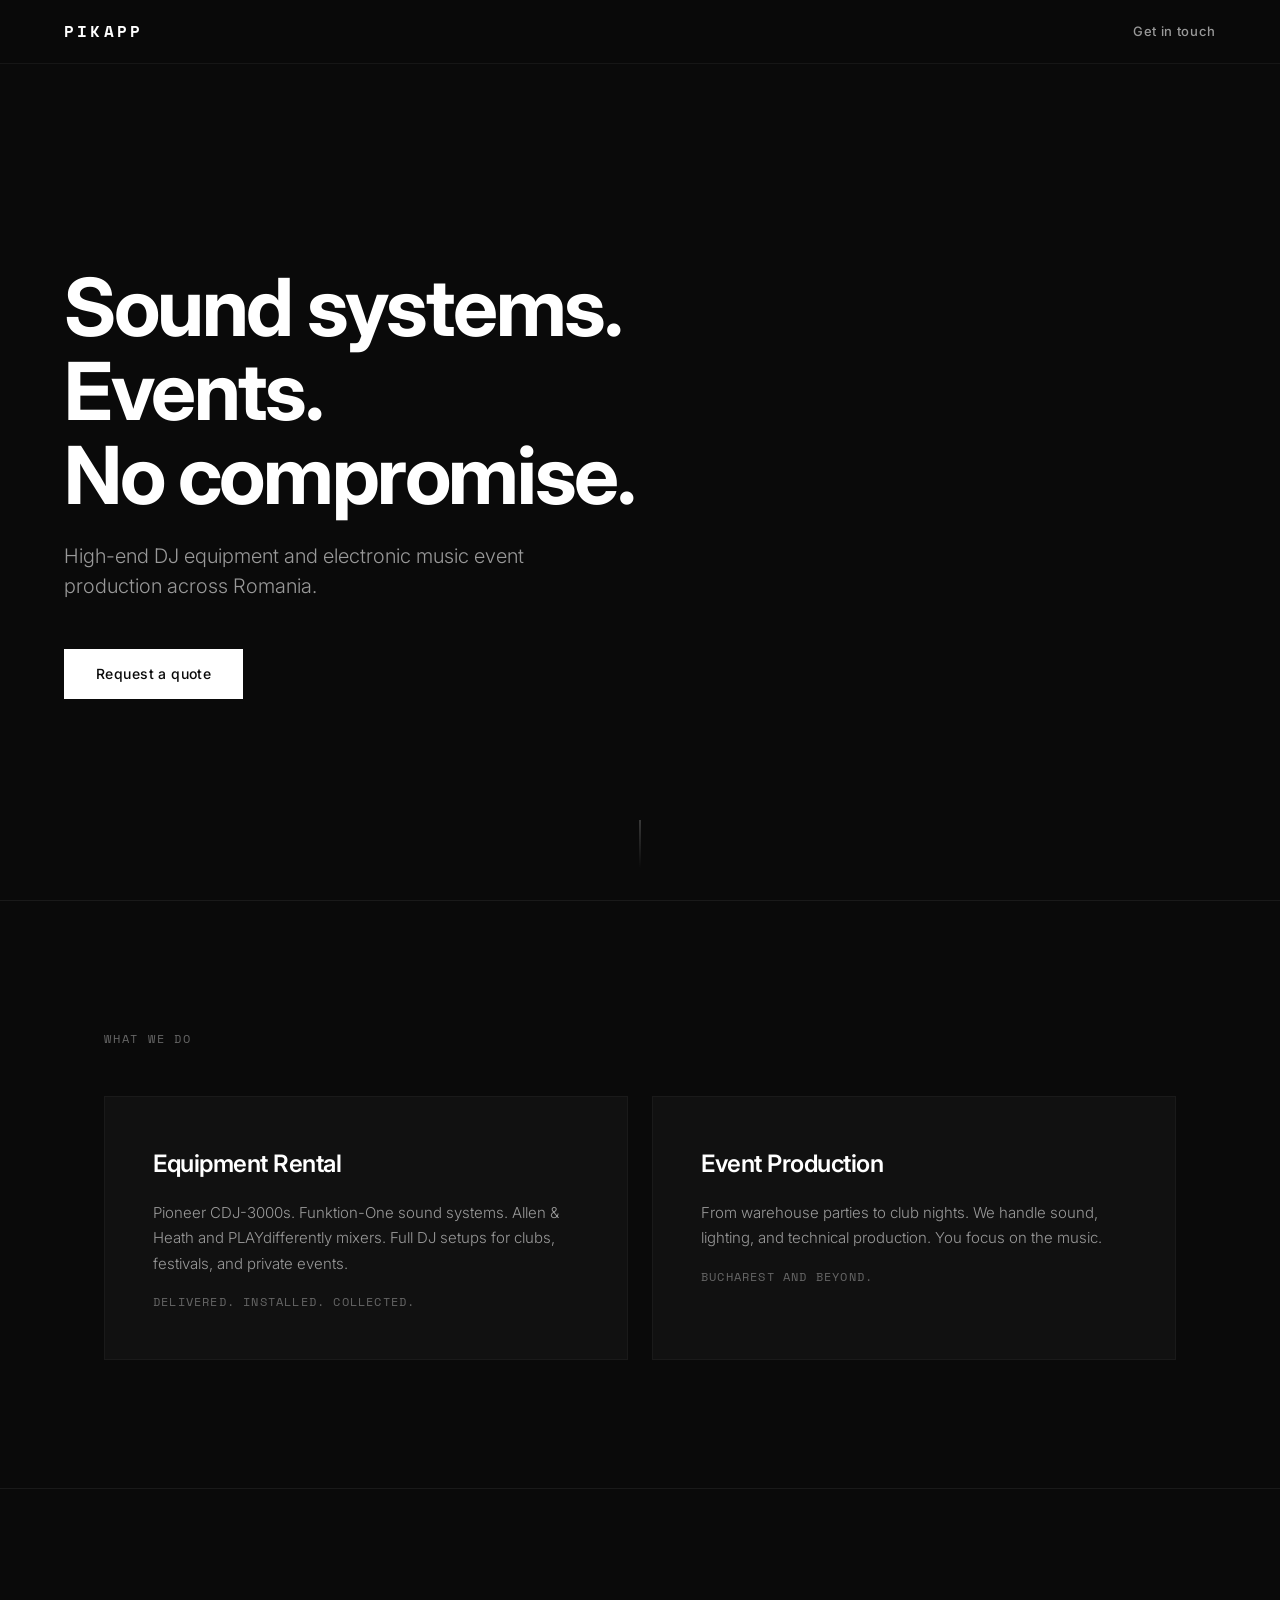
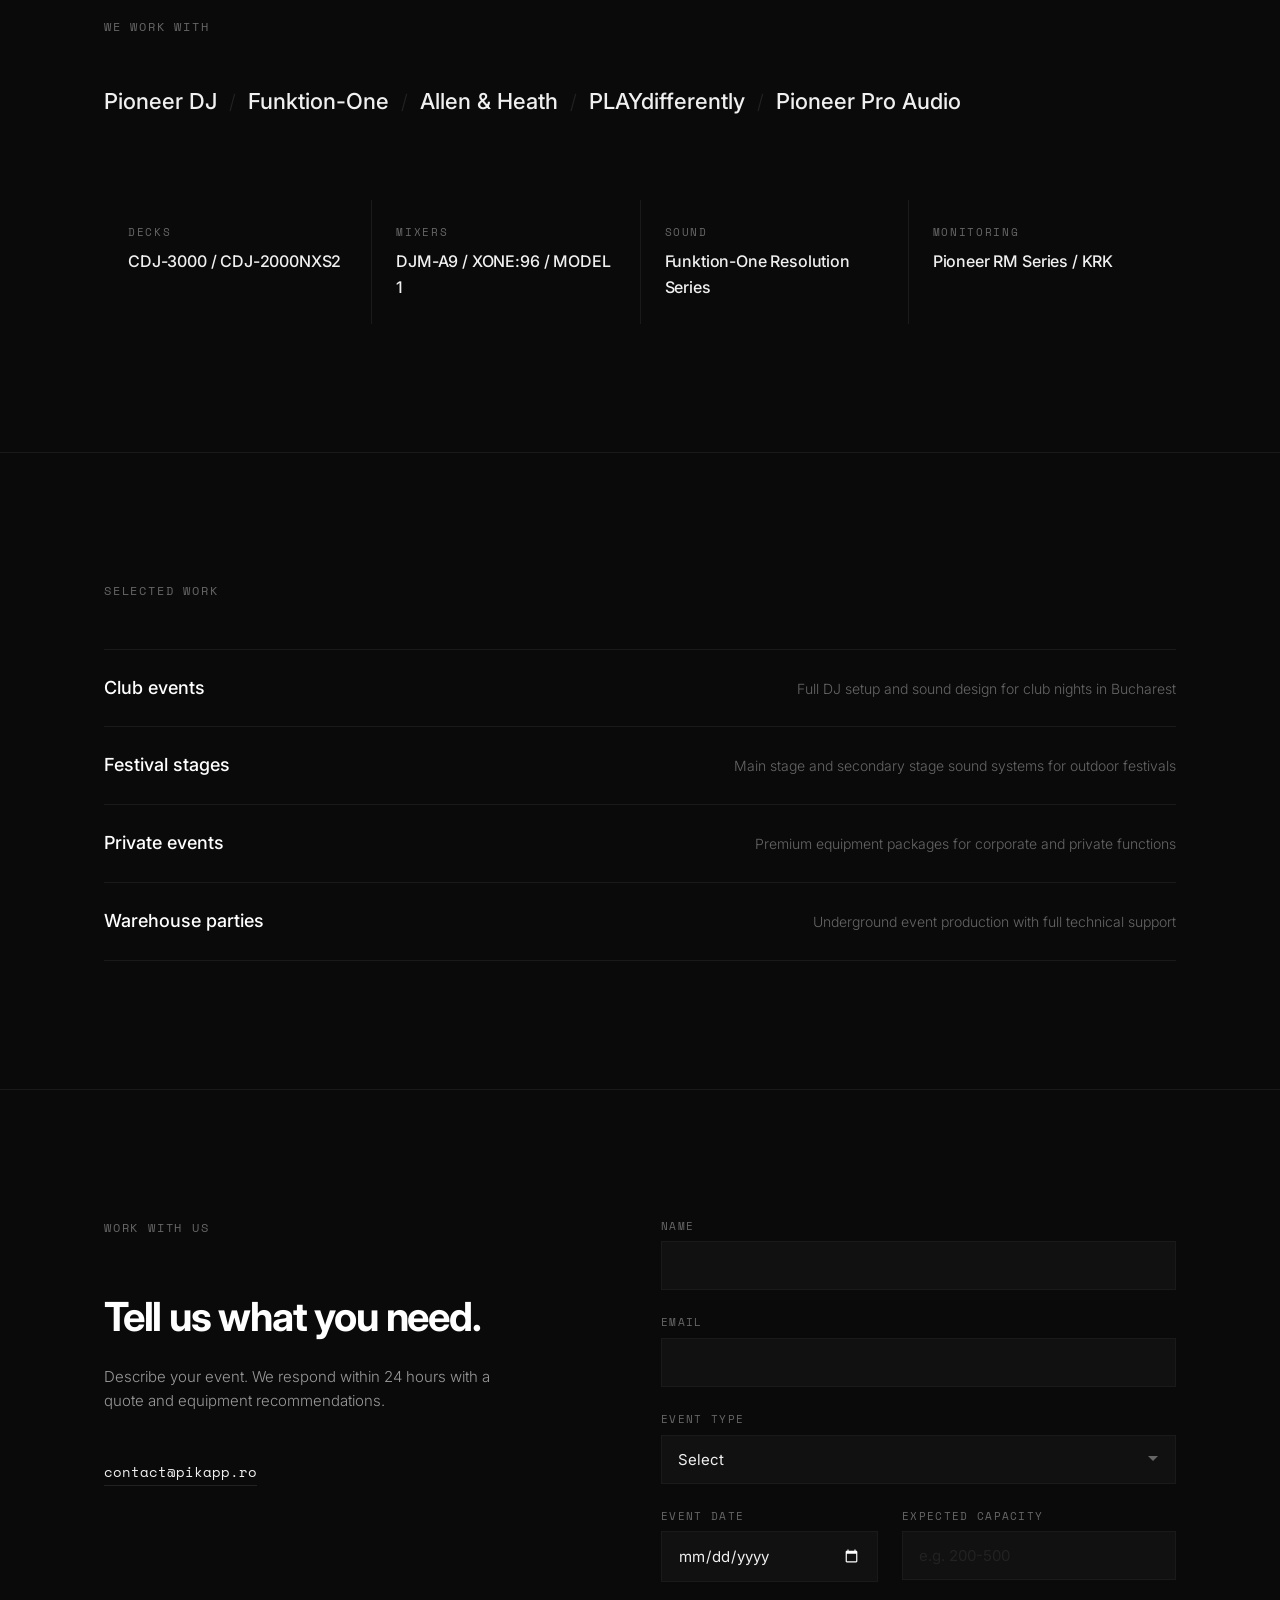
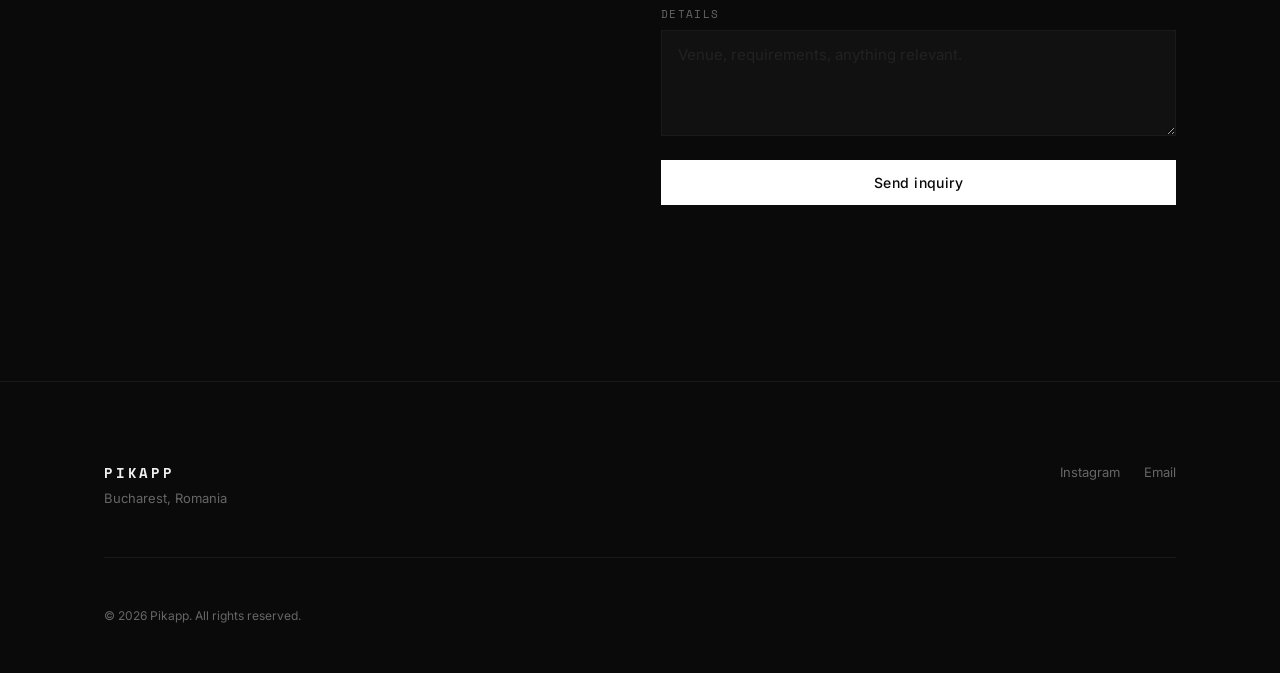
==== index.html @ 1f91cfbb "Build landing page: dark, minimal, conversion-focused Complete landing page for Pikapp — electronic " ====
<!DOCTYPE html>
<html lang="en">
<head>
  <meta charset="UTF-8">
  <meta name="viewport" content="width=device-width, initial-scale=1.0">
  <title>Pikapp — Sound Systems & Event Production</title>
  <meta name="description" content="High-end DJ equipment rental and electronic music event production in Romania. Pioneer, Funktion-One, Allen & Heath. Delivered, installed, collected.">
  <meta name="theme-color" content="#0a0a0a">
  <link rel="preconnect" href="https://fonts.googleapis.com">
  <link rel="preconnect" href="https://fonts.gstatic.com" crossorigin>
  <link href="https://fonts.googleapis.com/css2?family=Inter:wght@300;400;500;600;700&family=Space+Mono:wght@400;700&display=swap" rel="stylesheet">
  <link rel="stylesheet" href="styles.css">

  <!-- Open Graph -->
  <meta property="og:title" content="Pikapp — Sound Systems & Event Production">
  <meta property="og:description" content="High-end DJ equipment rental and electronic music event production in Romania.">
  <meta property="og:type" content="website">
  <meta property="og:url" content="https://pikapp.ro">
</head>
<body>

  <!-- Navigation -->
  <nav class="nav" id="nav">
    <a href="#" class="nav-logo">PIKAPP</a>
    <a href="#contact" class="nav-cta">Get in touch</a>
  </nav>

  <!-- Hero -->
  <section class="hero" id="hero">
    <div class="hero-content">
      <h1 class="hero-title">Sound systems.<br>Events.<br>No compromise.</h1>
      <p class="hero-sub">High-end DJ equipment and electronic music event production across Romania.</p>
      <a href="#contact" class="btn btn-primary">Request a quote</a>
    </div>
    <div class="hero-scroll">
      <span class="scroll-line"></span>
    </div>
  </section>

  <!-- Services -->
  <section class="services" id="services">
    <div class="container">
      <div class="section-label">What we do</div>
      <div class="services-grid">
        <div class="service-card">
          <h2 class="service-title">Equipment Rental</h2>
          <p class="service-desc">Pioneer CDJ-3000s. Funktion-One sound systems. Allen & Heath and PLAYdifferently mixers. Full DJ setups for clubs, festivals, and private events.</p>
          <p class="service-detail">Delivered. Installed. Collected.</p>
        </div>
        <div class="service-card">
          <h2 class="service-title">Event Production</h2>
          <p class="service-desc">From warehouse parties to club nights. We handle sound, lighting, and technical production. You focus on the music.</p>
          <p class="service-detail">Bucharest and beyond.</p>
        </div>
      </div>
    </div>
  </section>

  <!-- Gear -->
  <section class="gear" id="gear">
    <div class="container">
      <div class="section-label">We work with</div>
      <div class="gear-list">
        <span class="gear-item">Pioneer DJ</span>
        <span class="gear-separator">/</span>
        <span class="gear-item">Funktion-One</span>
        <span class="gear-separator">/</span>
        <span class="gear-item">Allen & Heath</span>
        <span class="gear-separator">/</span>
        <span class="gear-item">PLAYdifferently</span>
        <span class="gear-separator">/</span>
        <span class="gear-item">Pioneer Pro Audio</span>
      </div>

      <div class="gear-grid">
        <div class="gear-card">
          <div class="gear-card-label">Decks</div>
          <div class="gear-card-name">CDJ-3000 / CDJ-2000NXS2</div>
        </div>
        <div class="gear-card">
          <div class="gear-card-label">Mixers</div>
          <div class="gear-card-name">DJM-A9 / XONE:96 / MODEL 1</div>
        </div>
        <div class="gear-card">
          <div class="gear-card-label">Sound</div>
          <div class="gear-card-name">Funktion-One Resolution Series</div>
        </div>
        <div class="gear-card">
          <div class="gear-card-label">Monitoring</div>
          <div class="gear-card-name">Pioneer RM Series / KRK</div>
        </div>
      </div>
    </div>
  </section>

  <!-- Work -->
  <section class="work" id="work">
    <div class="container">
      <div class="section-label">Selected work</div>
      <div class="work-list">
        <div class="work-item">
          <span class="work-name">Club events</span>
          <span class="work-detail">Full DJ setup and sound design for club nights in Bucharest</span>
        </div>
        <div class="work-item">
          <span class="work-name">Festival stages</span>
          <span class="work-detail">Main stage and secondary stage sound systems for outdoor festivals</span>
        </div>
        <div class="work-item">
          <span class="work-name">Private events</span>
          <span class="work-detail">Premium equipment packages for corporate and private functions</span>
        </div>
        <div class="work-item">
          <span class="work-name">Warehouse parties</span>
          <span class="work-detail">Underground event production with full technical support</span>
        </div>
      </div>
    </div>
  </section>

  <!-- Contact -->
  <section class="contact" id="contact">
    <div class="container">
      <div class="contact-wrapper">
        <div class="contact-text">
          <div class="section-label">Work with us</div>
          <h2 class="contact-title">Tell us what you need.</h2>
          <p class="contact-desc">Describe your event. We respond within 24 hours with a quote and equipment recommendations.</p>
          <div class="contact-direct">
            <a href="mailto:contact@pikapp.ro" class="contact-link">contact@pikapp.ro</a>
          </div>
        </div>
        <form class="contact-form" id="contactForm" action="#" method="POST">
          <div class="form-group">
            <label for="name" class="form-label">Name</label>
            <input type="text" id="name" name="name" class="form-input" required autocomplete="name">
          </div>
          <div class="form-group">
            <label for="email" class="form-label">Email</label>
            <input type="email" id="email" name="email" class="form-input" required autocomplete="email">
          </div>
          <div class="form-group">
            <label for="type" class="form-label">Event type</label>
            <select id="type" name="type" class="form-input form-select" required>
              <option value="" disabled selected>Select</option>
              <option value="club">Club night</option>
              <option value="festival">Festival</option>
              <option value="warehouse">Warehouse / Underground</option>
              <option value="private">Private event</option>
              <option value="corporate">Corporate</option>
              <option value="rental">Equipment rental only</option>
              <option value="other">Other</option>
            </select>
          </div>
          <div class="form-row">
            <div class="form-group">
              <label for="date" class="form-label">Event date</label>
              <input type="date" id="date" name="date" class="form-input">
            </div>
            <div class="form-group">
              <label for="guests" class="form-label">Expected capacity</label>
              <input type="text" id="guests" name="guests" class="form-input" placeholder="e.g. 200-500">
            </div>
          </div>
          <div class="form-group">
            <label for="message" class="form-label">Details</label>
            <textarea id="message" name="message" class="form-input form-textarea" rows="4" placeholder="Venue, requirements, anything relevant."></textarea>
          </div>
          <button type="submit" class="btn btn-primary btn-full">Send inquiry</button>
        </form>
      </div>
    </div>
  </section>

  <!-- Footer -->
  <footer class="footer">
    <div class="container">
      <div class="footer-content">
        <div class="footer-left">
          <span class="footer-logo">PIKAPP</span>
          <span class="footer-location">Bucharest, Romania</span>
        </div>
        <div class="footer-right">
          <a href="https://instagram.com/pikapp.ro" target="_blank" rel="noopener" class="footer-link">Instagram</a>
          <a href="mailto:contact@pikapp.ro" class="footer-link">Email</a>
        </div>
      </div>
      <div class="footer-bottom">
        <span>&copy; 2026 Pikapp. All rights reserved.</span>
      </div>
    </div>
  </footer>

  <script src="main.js"></script>
</body>
</html>
---- styles.css ----
/* ============================================
   PIKAPP — Landing Page Styles
   Dark, minimal, premium. Mobile-first.
   ============================================ */

/* --- Reset & Base --- */
*, *::before, *::after {
  margin: 0;
  padding: 0;
  box-sizing: border-box;
}

:root {
  --black: #0a0a0a;
  --dark: #111111;
  --dark-2: #1a1a1a;
  --dark-3: #222222;
  --gray: #666666;
  --gray-light: #999999;
  --white: #f0f0f0;
  --white-pure: #ffffff;
  --accent: #e0e0e0;

  --font-body: 'Inter', -apple-system, BlinkMacSystemFont, sans-serif;
  --font-mono: 'Space Mono', 'SF Mono', 'Fira Code', monospace;

  --space-xs: 0.5rem;
  --space-sm: 1rem;
  --space-md: 1.5rem;
  --space-lg: 3rem;
  --space-xl: 5rem;
  --space-2xl: 8rem;

  --container-padding: 1.25rem;
  --nav-height: 64px;
}

html {
  font-size: 16px;
  scroll-behavior: smooth;
  -webkit-font-smoothing: antialiased;
  -moz-osx-font-smoothing: grayscale;
}

body {
  font-family: var(--font-body);
  background-color: var(--black);
  color: var(--white);
  line-height: 1.6;
  overflow-x: hidden;
}

a {
  color: inherit;
  text-decoration: none;
}

img {
  max-width: 100%;
  display: block;
}

::selection {
  background: var(--white);
  color: var(--black);
}

/* --- Container --- */
.container {
  width: 100%;
  max-width: 1200px;
  margin: 0 auto;
  padding: 0 var(--container-padding);
}

/* --- Section Label --- */
.section-label {
  font-family: var(--font-mono);
  font-size: 0.75rem;
  letter-spacing: 0.15em;
  text-transform: uppercase;
  color: var(--gray);
  margin-bottom: var(--space-lg);
}

/* ============================================
   Navigation
   ============================================ */
.nav {
  position: fixed;
  top: 0;
  left: 0;
  right: 0;
  z-index: 100;
  display: flex;
  align-items: center;
  justify-content: space-between;
  padding: 0 var(--container-padding);
  height: var(--nav-height);
  background-color: rgba(10, 10, 10, 0.85);
  backdrop-filter: blur(20px);
  -webkit-backdrop-filter: blur(20px);
  border-bottom: 1px solid rgba(255, 255, 255, 0.05);
  transition: background-color 0.3s ease;
}

.nav-logo {
  font-family: var(--font-mono);
  font-weight: 700;
  font-size: 1rem;
  letter-spacing: 0.2em;
  color: var(--white-pure);
}

.nav-cta {
  font-size: 0.8125rem;
  font-weight: 500;
  letter-spacing: 0.05em;
  color: var(--gray-light);
  transition: color 0.2s ease;
  padding: 0.5rem 0;
  border-bottom: 1px solid transparent;
}

.nav-cta:hover {
  color: var(--white-pure);
  border-bottom-color: var(--white-pure);
}

/* ============================================
   Hero
   ============================================ */
.hero {
  min-height: 100vh;
  min-height: 100dvh;
  display: flex;
  flex-direction: column;
  justify-content: center;
  align-items: flex-start;
  padding: calc(var(--nav-height) + var(--space-lg)) var(--container-padding) var(--space-lg);
  position: relative;
}

.hero-content {
  max-width: 720px;
}

.hero-title {
  font-size: clamp(2.25rem, 7vw, 5rem);
  font-weight: 700;
  line-height: 1.05;
  letter-spacing: -0.03em;
  color: var(--white-pure);
  margin-bottom: var(--space-md);
}

.hero-sub {
  font-size: clamp(1rem, 2.5vw, 1.25rem);
  font-weight: 300;
  color: var(--gray-light);
  line-height: 1.5;
  max-width: 520px;
  margin-bottom: var(--space-lg);
}

.hero-scroll {
  position: absolute;
  bottom: 2rem;
  left: 50%;
  transform: translateX(-50%);
}

.scroll-line {
  display: block;
  width: 1px;
  height: 48px;
  background: linear-gradient(to bottom, var(--gray), transparent);
  animation: scrollPulse 2s ease-in-out infinite;
}

@keyframes scrollPulse {
  0%, 100% { opacity: 0.3; }
  50% { opacity: 1; }
}

/* ============================================
   Buttons
   ============================================ */
.btn {
  display: inline-flex;
  align-items: center;
  justify-content: center;
  font-family: var(--font-body);
  font-size: 0.875rem;
  font-weight: 500;
  letter-spacing: 0.03em;
  padding: 0.875rem 2rem;
  border: none;
  border-radius: 0;
  cursor: pointer;
  transition: all 0.2s ease;
  text-decoration: none;
}

.btn-primary {
  background-color: var(--white-pure);
  color: var(--black);
}

.btn-primary:hover {
  background-color: var(--accent);
  transform: translateY(-1px);
}

.btn-primary:active {
  transform: translateY(0);
}

.btn-full {
  width: 100%;
}

/* ============================================
   Services
   ============================================ */
.services {
  padding: var(--space-2xl) 0;
  border-top: 1px solid var(--dark-2);
}

.services-grid {
  display: grid;
  grid-template-columns: 1fr;
  gap: var(--space-md);
}

.service-card {
  padding: var(--space-lg);
  background-color: var(--dark);
  border: 1px solid var(--dark-2);
  transition: border-color 0.3s ease;
}

.service-card:hover {
  border-color: var(--dark-3);
}

.service-title {
  font-size: 1.5rem;
  font-weight: 600;
  letter-spacing: -0.02em;
  margin-bottom: var(--space-sm);
  color: var(--white-pure);
}

.service-desc {
  font-size: 0.9375rem;
  font-weight: 300;
  color: var(--gray-light);
  line-height: 1.7;
  margin-bottom: var(--space-sm);
}

.service-detail {
  font-family: var(--font-mono);
  font-size: 0.75rem;
  letter-spacing: 0.1em;
  color: var(--gray);
  text-transform: uppercase;
}

/* ============================================
   Gear
   ============================================ */
.gear {
  padding: var(--space-2xl) 0;
  border-top: 1px solid var(--dark-2);
}

.gear-list {
  display: flex;
  flex-wrap: wrap;
  align-items: center;
  gap: 0.75rem;
  margin-bottom: var(--space-xl);
}

.gear-item {
  font-size: clamp(1rem, 2.5vw, 1.375rem);
  font-weight: 500;
  color: var(--white);
  white-space: nowrap;
}

.gear-separator {
  color: var(--dark-3);
  font-weight: 300;
  font-size: 1.25rem;
}

.gear-grid {
  display: grid;
  grid-template-columns: 1fr;
  gap: 1px;
  background-color: var(--dark-2);
}

.gear-card {
  background-color: var(--black);
  padding: var(--space-md);
}

.gear-card-label {
  font-family: var(--font-mono);
  font-size: 0.6875rem;
  letter-spacing: 0.15em;
  text-transform: uppercase;
  color: var(--gray);
  margin-bottom: var(--space-xs);
}

.gear-card-name {
  font-size: 1rem;
  font-weight: 500;
  color: var(--white);
  letter-spacing: -0.01em;
}

/* ============================================
   Work
   ============================================ */
.work {
  padding: var(--space-2xl) 0;
  border-top: 1px solid var(--dark-2);
}

.work-list {
  display: flex;
  flex-direction: column;
}

.work-item {
  display: flex;
  flex-direction: column;
  gap: 0.375rem;
  padding: var(--space-md) 0;
  border-bottom: 1px solid var(--dark-2);
  transition: border-color 0.2s ease;
}

.work-item:first-child {
  border-top: 1px solid var(--dark-2);
}

.work-item:hover {
  border-color: var(--dark-3);
}

.work-name {
  font-size: 1.125rem;
  font-weight: 500;
  color: var(--white-pure);
}

.work-detail {
  font-size: 0.875rem;
  font-weight: 300;
  color: var(--gray);
  line-height: 1.5;
}

/* ============================================
   Contact
   ============================================ */
.contact {
  padding: var(--space-2xl) 0;
  border-top: 1px solid var(--dark-2);
}

.contact-wrapper {
  display: grid;
  grid-template-columns: 1fr;
  gap: var(--space-xl);
}

.contact-title {
  font-size: clamp(1.75rem, 4vw, 2.5rem);
  font-weight: 700;
  letter-spacing: -0.03em;
  color: var(--white-pure);
  margin-bottom: var(--space-sm);
}

.contact-desc {
  font-size: 0.9375rem;
  font-weight: 300;
  color: var(--gray-light);
  line-height: 1.6;
  margin-bottom: var(--space-lg);
}

.contact-direct {
  display: flex;
  flex-direction: column;
  gap: var(--space-xs);
}

.contact-link {
  font-family: var(--font-mono);
  font-size: 0.875rem;
  color: var(--white);
  border-bottom: 1px solid var(--dark-3);
  display: inline-block;
  padding-bottom: 2px;
  transition: border-color 0.2s ease;
  width: fit-content;
}

.contact-link:hover {
  border-color: var(--white);
}

/* --- Form --- */
.contact-form {
  display: flex;
  flex-direction: column;
  gap: var(--space-md);
}

.form-group {
  display: flex;
  flex-direction: column;
  gap: 0.375rem;
}

.form-row {
  display: grid;
  grid-template-columns: 1fr;
  gap: var(--space-md);
}

.form-label {
  font-family: var(--font-mono);
  font-size: 0.6875rem;
  letter-spacing: 0.12em;
  text-transform: uppercase;
  color: var(--gray);
}

.form-input {
  font-family: var(--font-body);
  font-size: 0.9375rem;
  font-weight: 400;
  color: var(--white);
  background-color: var(--dark);
  border: 1px solid var(--dark-2);
  padding: 0.875rem 1rem;
  border-radius: 0;
  outline: none;
  transition: border-color 0.2s ease;
  -webkit-appearance: none;
  appearance: none;
}

.form-input:focus {
  border-color: var(--gray);
}

.form-input::placeholder {
  color: var(--dark-3);
}

.form-select {
  cursor: pointer;
  background-image: url("data:image/svg+xml,%3Csvg xmlns='http://www.w3.org/2000/svg' width='12' height='12' viewBox='0 0 12 12'%3E%3Cpath fill='%23666' d='M6 8L1 3h10z'/%3E%3C/svg%3E");
  background-repeat: no-repeat;
  background-position: right 1rem center;
  padding-right: 2.5rem;
}

.form-select option {
  background-color: var(--dark);
  color: var(--white);
}

.form-textarea {
  resize: vertical;
  min-height: 100px;
}

/* Date input styling */
input[type="date"] {
  color-scheme: dark;
}

/* ============================================
   Footer
   ============================================ */
.footer {
  padding: var(--space-xl) 0 var(--space-lg);
  border-top: 1px solid var(--dark-2);
  margin-top: var(--space-lg);
}

.footer-content {
  display: flex;
  flex-direction: column;
  gap: var(--space-md);
  margin-bottom: var(--space-lg);
}

.footer-left {
  display: flex;
  flex-direction: column;
  gap: 0.25rem;
}

.footer-logo {
  font-family: var(--font-mono);
  font-weight: 700;
  font-size: 0.875rem;
  letter-spacing: 0.2em;
  color: var(--white);
}

.footer-location {
  font-size: 0.8125rem;
  color: var(--gray);
}

.footer-right {
  display: flex;
  gap: var(--space-md);
}

.footer-link {
  font-size: 0.8125rem;
  color: var(--gray);
  transition: color 0.2s ease;
  border-bottom: 1px solid transparent;
  padding-bottom: 1px;
}

.footer-link:hover {
  color: var(--white);
  border-bottom-color: var(--white);
}

.footer-bottom {
  padding-top: var(--space-lg);
  border-top: 1px solid var(--dark-2);
  font-size: 0.75rem;
  color: var(--gray);
}

/* ============================================
   RESPONSIVE — Tablet (640px+)
   ============================================ */
@media (min-width: 640px) {
  :root {
    --container-padding: 2rem;
  }

  .services-grid {
    grid-template-columns: 1fr 1fr;
  }

  .gear-grid {
    grid-template-columns: 1fr 1fr;
  }

  .form-row {
    grid-template-columns: 1fr 1fr;
  }

  .work-item {
    flex-direction: row;
    align-items: baseline;
    justify-content: space-between;
    gap: var(--space-lg);
  }

  .work-name {
    flex-shrink: 0;
    min-width: 180px;
  }

  .footer-content {
    flex-direction: row;
    justify-content: space-between;
    align-items: flex-start;
  }
}

/* ============================================
   RESPONSIVE — Desktop (960px+)
   ============================================ */
@media (min-width: 960px) {
  :root {
    --container-padding: 3rem;
  }

  .nav {
    padding: 0 3rem;
  }

  .hero {
    padding-left: 3rem;
    padding-right: 3rem;
  }

  .contact-wrapper {
    grid-template-columns: 1fr 1.2fr;
    gap: var(--space-2xl);
    align-items: start;
  }

  .gear-grid {
    grid-template-columns: repeat(4, 1fr);
  }
}

/* ============================================
   RESPONSIVE — Large (1200px+)
   ============================================ */
@media (min-width: 1200px) {
  :root {
    --container-padding: 4rem;
  }

  .nav {
    padding: 0 4rem;
  }

  .hero {
    padding-left: 4rem;
    padding-right: 4rem;
  }
}

/* ============================================
   Animations — Fade in on scroll
   ============================================ */
.fade-in {
  opacity: 0;
  transform: translateY(20px);
  transition: opacity 0.6s ease, transform 0.6s ease;
}

.fade-in.visible {
  opacity: 1;
  transform: translateY(0);
}

/* Stagger children */
.stagger > .fade-in:nth-child(1) { transition-delay: 0s; }
.stagger > .fade-in:nth-child(2) { transition-delay: 0.1s; }
.stagger > .fade-in:nth-child(3) { transition-delay: 0.2s; }
.stagger > .fade-in:nth-child(4) { transition-delay: 0.3s; }

/* ============================================
   Form feedback
   ============================================ */
.form-success {
  font-family: var(--font-mono);
  font-size: 0.875rem;
  color: var(--white);
  text-align: center;
  padding: var(--space-lg);
  border: 1px solid var(--dark-3);
}

/* ============================================
   Focus styles for accessibility
   ============================================ */
.btn:focus-visible,
.form-input:focus-visible,
.nav-cta:focus-visible,
.contact-link:focus-visible,
.footer-link:focus-visible {
  outline: 2px solid var(--white);
  outline-offset: 2px;
}

/* Reduced motion */
@media (prefers-reduced-motion: reduce) {
  html {
    scroll-behavior: auto;
  }

  .fade-in {
    opacity: 1;
    transform: none;
    transition: none;
  }

  .scroll-line {
    animation: none;
    opacity: 0.5;
  }
}
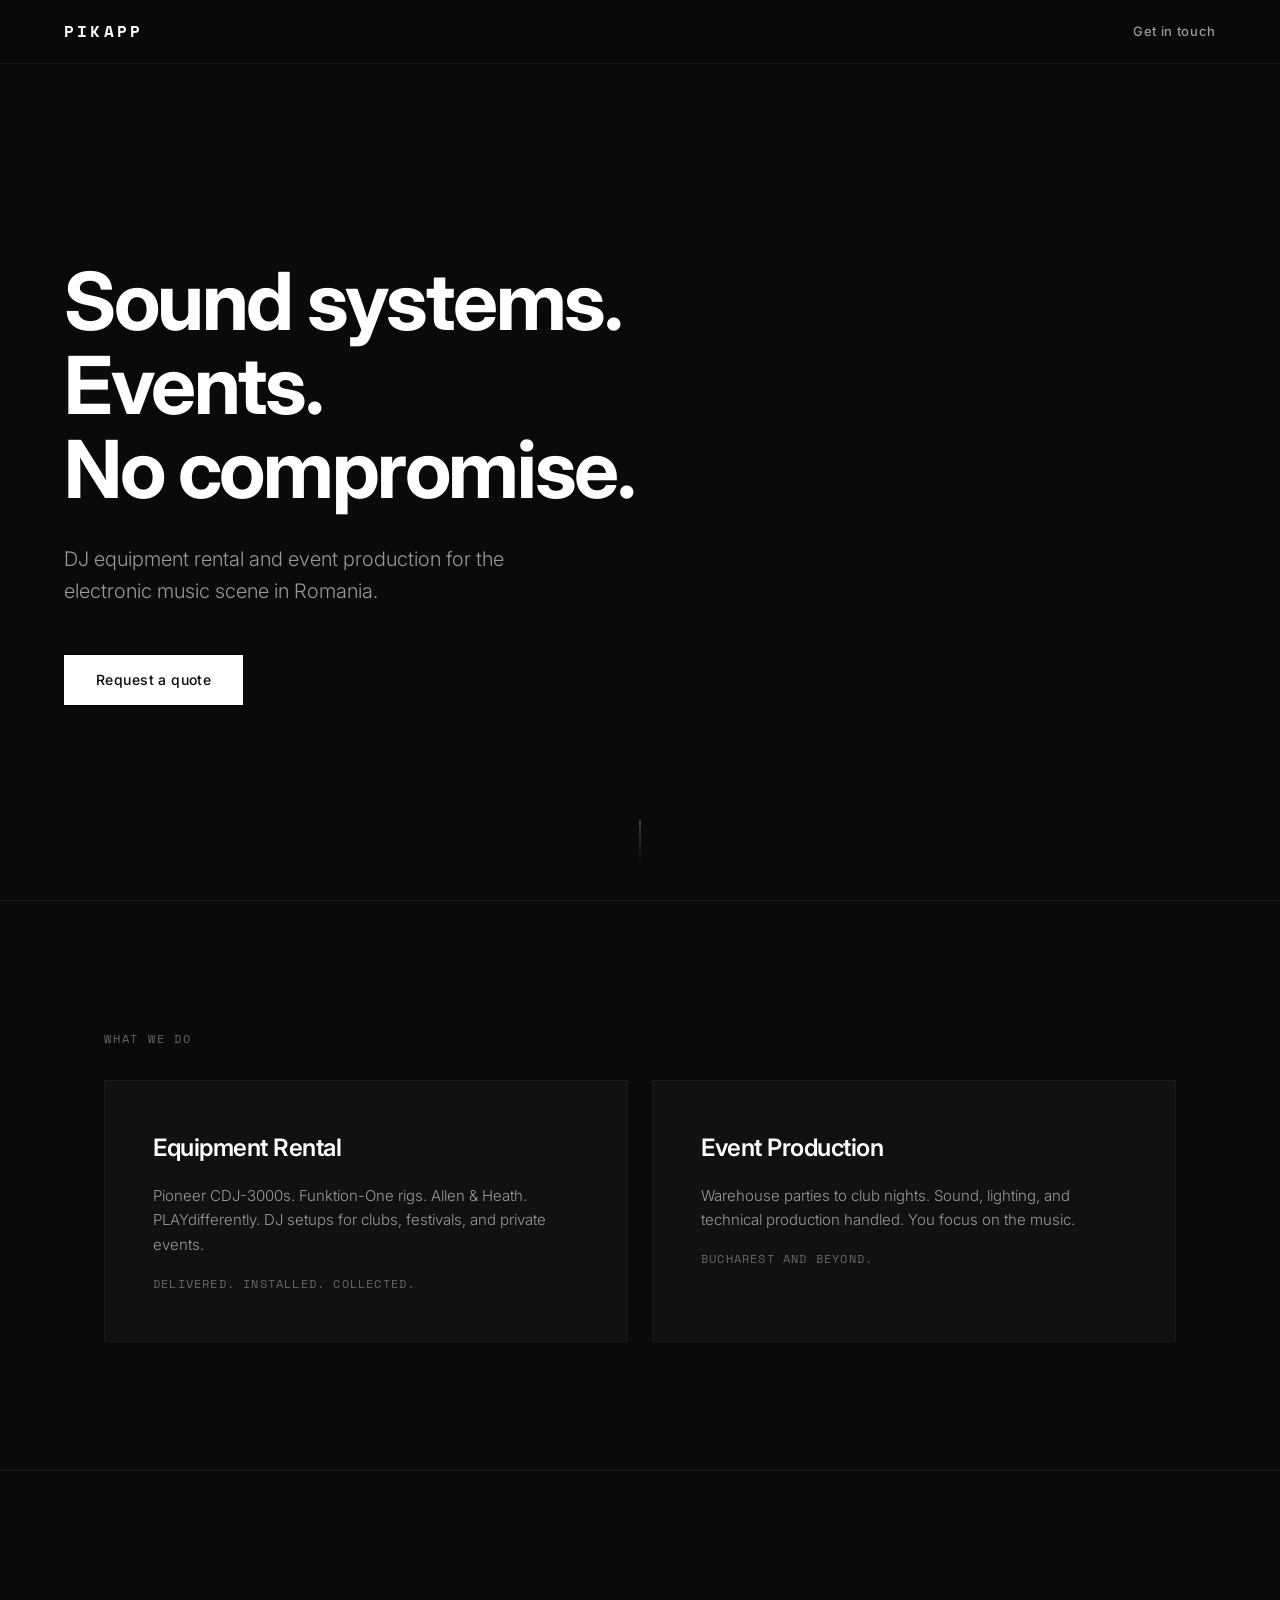
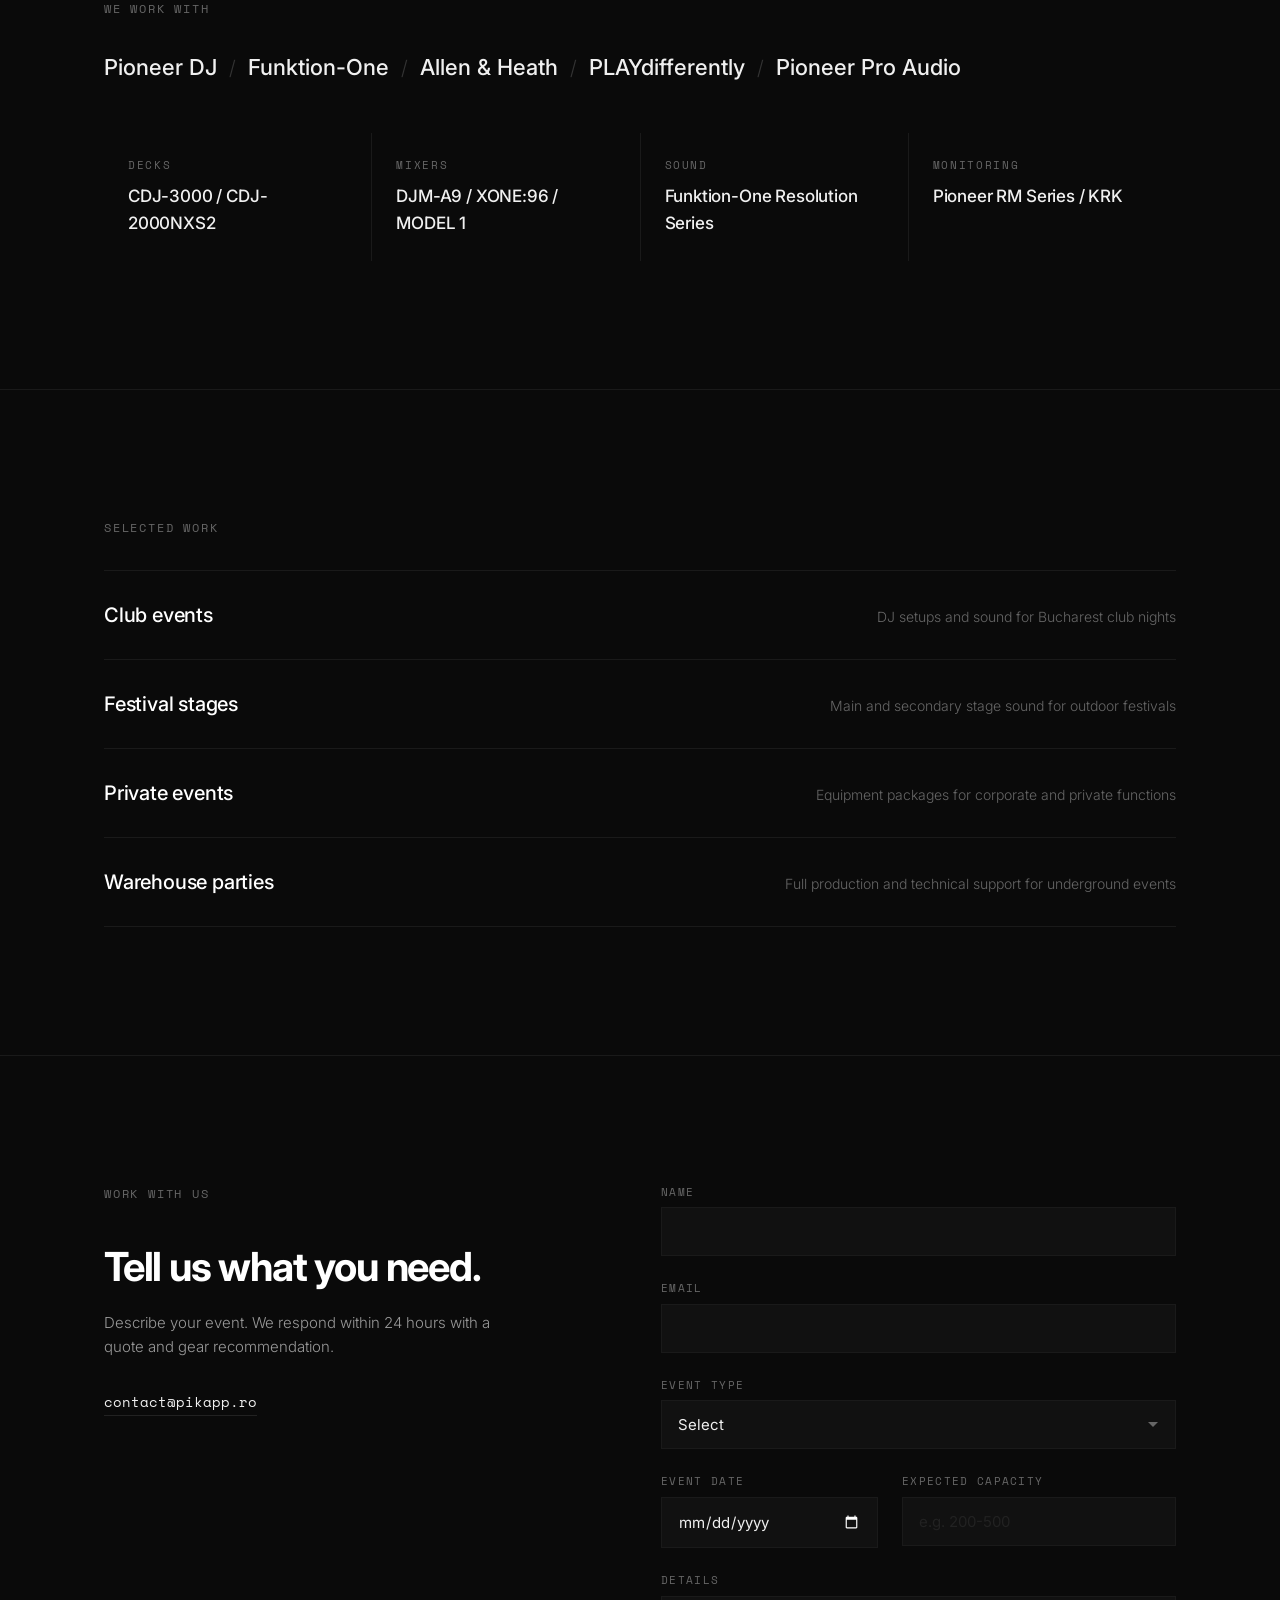
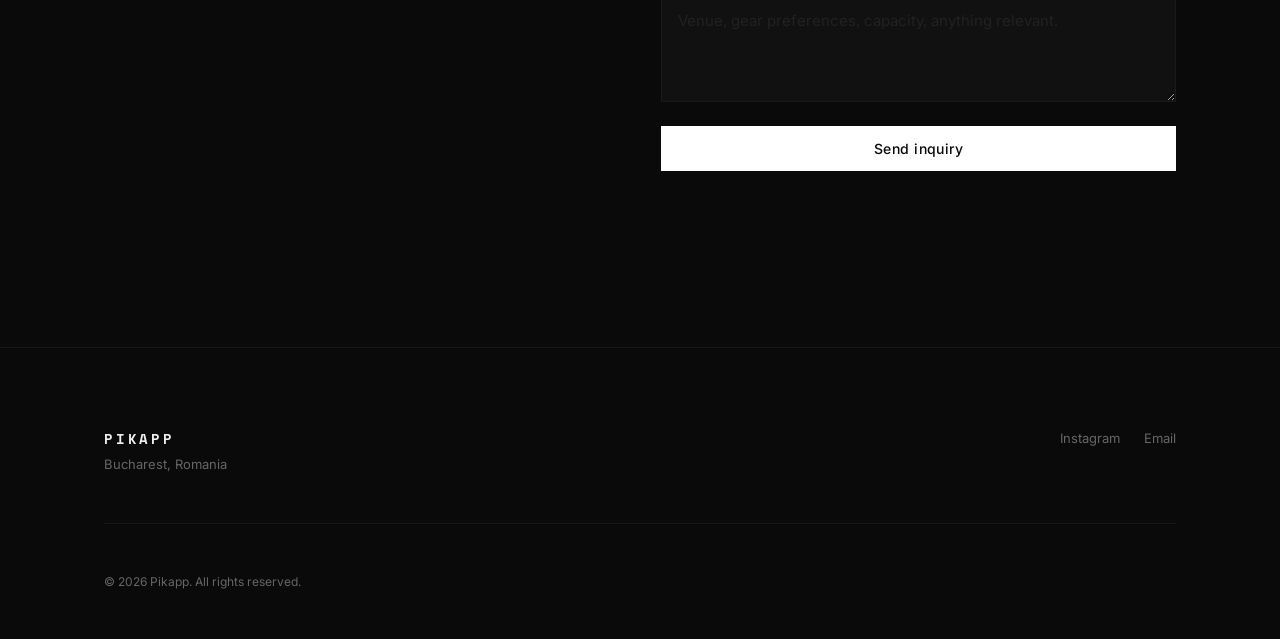
==== commit 27b0253f: "Refine typography, spacing, hierarchy, and copy Typography: - Hero title margin-bottom 1.5rem -> 2re" ====
--- a/index.html
+++ b/index.html
@@ -4,7 +4,7 @@
   <meta charset="UTF-8">
   <meta name="viewport" content="width=device-width, initial-scale=1.0">
   <title>Pikapp — Sound Systems & Event Production</title>
-  <meta name="description" content="High-end DJ equipment rental and electronic music event production in Romania. Pioneer, Funktion-One, Allen & Heath. Delivered, installed, collected.">
+  <meta name="description" content="DJ equipment rental and event production for the electronic music scene in Romania. Pioneer, Funktion-One, Allen & Heath. Delivered, installed, collected.">
   <meta name="theme-color" content="#0a0a0a">
   <link rel="preconnect" href="https://fonts.googleapis.com">
   <link rel="preconnect" href="https://fonts.gstatic.com" crossorigin>
@@ -13,7 +13,7 @@
 
   <!-- Open Graph -->
   <meta property="og:title" content="Pikapp — Sound Systems & Event Production">
-  <meta property="og:description" content="High-end DJ equipment rental and electronic music event production in Romania.">
+  <meta property="og:description" content="DJ equipment rental and event production for the electronic music scene in Romania.">
   <meta property="og:type" content="website">
   <meta property="og:url" content="https://pikapp.ro">
 </head>
@@ -29,7 +29,7 @@
   <section class="hero" id="hero">
     <div class="hero-content">
       <h1 class="hero-title">Sound systems.<br>Events.<br>No compromise.</h1>
-      <p class="hero-sub">High-end DJ equipment and electronic music event production across Romania.</p>
+      <p class="hero-sub">DJ equipment rental and event production for the electronic music scene in Romania.</p>
       <a href="#contact" class="btn btn-primary">Request a quote</a>
     </div>
     <div class="hero-scroll">
@@ -44,12 +44,12 @@
       <div class="services-grid">
         <div class="service-card">
           <h2 class="service-title">Equipment Rental</h2>
-          <p class="service-desc">Pioneer CDJ-3000s. Funktion-One sound systems. Allen & Heath and PLAYdifferently mixers. Full DJ setups for clubs, festivals, and private events.</p>
+          <p class="service-desc">Pioneer CDJ-3000s. Funktion-One rigs. Allen & Heath. PLAYdifferently. DJ setups for clubs, festivals, and private events.</p>
           <p class="service-detail">Delivered. Installed. Collected.</p>
         </div>
         <div class="service-card">
           <h2 class="service-title">Event Production</h2>
-          <p class="service-desc">From warehouse parties to club nights. We handle sound, lighting, and technical production. You focus on the music.</p>
+          <p class="service-desc">Warehouse parties to club nights. Sound, lighting, and technical production handled. You focus on the music.</p>
           <p class="service-detail">Bucharest and beyond.</p>
         </div>
       </div>
@@ -100,19 +100,19 @@
       <div class="work-list">
         <div class="work-item">
           <span class="work-name">Club events</span>
-          <span class="work-detail">Full DJ setup and sound design for club nights in Bucharest</span>
+          <span class="work-detail">DJ setups and sound for Bucharest club nights</span>
         </div>
         <div class="work-item">
           <span class="work-name">Festival stages</span>
-          <span class="work-detail">Main stage and secondary stage sound systems for outdoor festivals</span>
+          <span class="work-detail">Main and secondary stage sound for outdoor festivals</span>
         </div>
         <div class="work-item">
           <span class="work-name">Private events</span>
-          <span class="work-detail">Premium equipment packages for corporate and private functions</span>
+          <span class="work-detail">Equipment packages for corporate and private functions</span>
         </div>
         <div class="work-item">
           <span class="work-name">Warehouse parties</span>
-          <span class="work-detail">Underground event production with full technical support</span>
+          <span class="work-detail">Full production and technical support for underground events</span>
         </div>
       </div>
     </div>
@@ -125,7 +125,7 @@
         <div class="contact-text">
           <div class="section-label">Work with us</div>
           <h2 class="contact-title">Tell us what you need.</h2>
-          <p class="contact-desc">Describe your event. We respond within 24 hours with a quote and equipment recommendations.</p>
+          <p class="contact-desc">Describe your event. We respond within 24 hours with a quote and gear recommendation.</p>
           <div class="contact-direct">
             <a href="mailto:contact@pikapp.ro" class="contact-link">contact@pikapp.ro</a>
           </div>
@@ -164,7 +164,7 @@
           </div>
           <div class="form-group">
             <label for="message" class="form-label">Details</label>
-            <textarea id="message" name="message" class="form-input form-textarea" rows="4" placeholder="Venue, requirements, anything relevant."></textarea>
+            <textarea id="message" name="message" class="form-input form-textarea" rows="4" placeholder="Venue, gear preferences, capacity, anything relevant."></textarea>
           </div>
           <button type="submit" class="btn btn-primary btn-full">Send inquiry</button>
         </form>
--- a/styles.css
+++ b/styles.css
@@ -80,7 +80,7 @@
   letter-spacing: 0.15em;
   text-transform: uppercase;
   color: var(--gray);
-  margin-bottom: var(--space-lg);
+  margin-bottom: 2rem;
 }
 
 /* ============================================
@@ -151,14 +151,14 @@
   line-height: 1.05;
   letter-spacing: -0.03em;
   color: var(--white-pure);
-  margin-bottom: var(--space-md);
+  margin-bottom: 2rem;
 }
 
 .hero-sub {
   font-size: clamp(1rem, 2.5vw, 1.25rem);
   font-weight: 300;
   color: var(--gray-light);
-  line-height: 1.5;
+  line-height: 1.6;
   max-width: 520px;
   margin-bottom: var(--space-lg);
 }
@@ -257,7 +257,7 @@
   font-size: 0.9375rem;
   font-weight: 300;
   color: var(--gray-light);
-  line-height: 1.7;
+  line-height: 1.65;
   margin-bottom: var(--space-sm);
 }
 
@@ -282,7 +282,7 @@
   flex-wrap: wrap;
   align-items: center;
   gap: 0.75rem;
-  margin-bottom: var(--space-xl);
+  margin-bottom: var(--space-lg);
 }
 
 .gear-item {
@@ -293,7 +293,7 @@
 }
 
 .gear-separator {
-  color: var(--dark-3);
+  color: #333333;
   font-weight: 300;
   font-size: 1.25rem;
 }
@@ -320,7 +320,7 @@
 }
 
 .gear-card-name {
-  font-size: 1rem;
+  font-size: 1.0625rem;
   font-weight: 500;
   color: var(--white);
   letter-spacing: -0.01em;
@@ -343,7 +343,7 @@
   display: flex;
   flex-direction: column;
   gap: 0.375rem;
-  padding: var(--space-md) 0;
+  padding: 1.75rem 0;
   border-bottom: 1px solid var(--dark-2);
   transition: border-color 0.2s ease;
 }
@@ -357,9 +357,10 @@
 }
 
 .work-name {
-  font-size: 1.125rem;
+  font-size: 1.25rem;
   font-weight: 500;
   color: var(--white-pure);
+  letter-spacing: -0.01em;
 }
 
 .work-detail {
@@ -388,7 +389,7 @@
   font-weight: 700;
   letter-spacing: -0.03em;
   color: var(--white-pure);
-  margin-bottom: var(--space-sm);
+  margin-bottom: 0.75rem;
 }
 
 .contact-desc {
@@ -396,7 +397,7 @@
   font-weight: 300;
   color: var(--gray-light);
   line-height: 1.6;
-  margin-bottom: var(--space-lg);
+  margin-bottom: 2rem;
 }
 
 .contact-direct {
